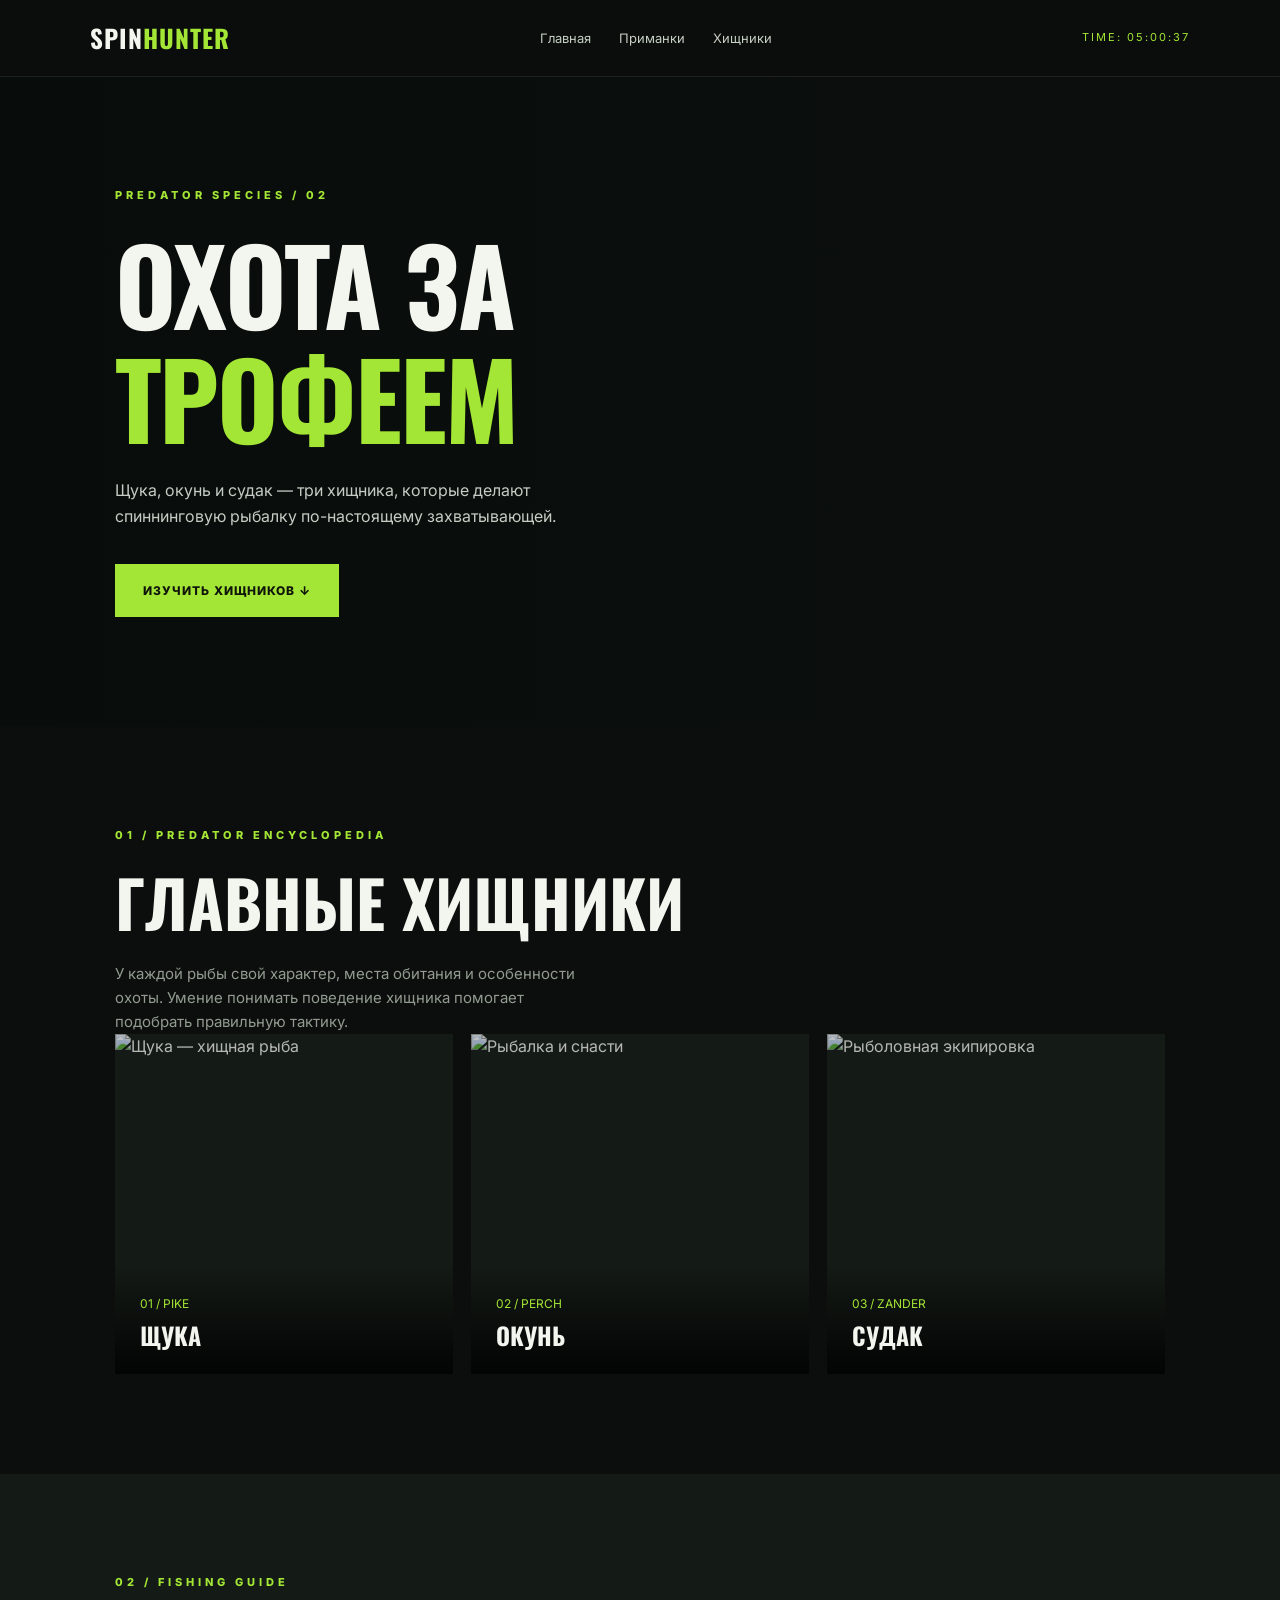
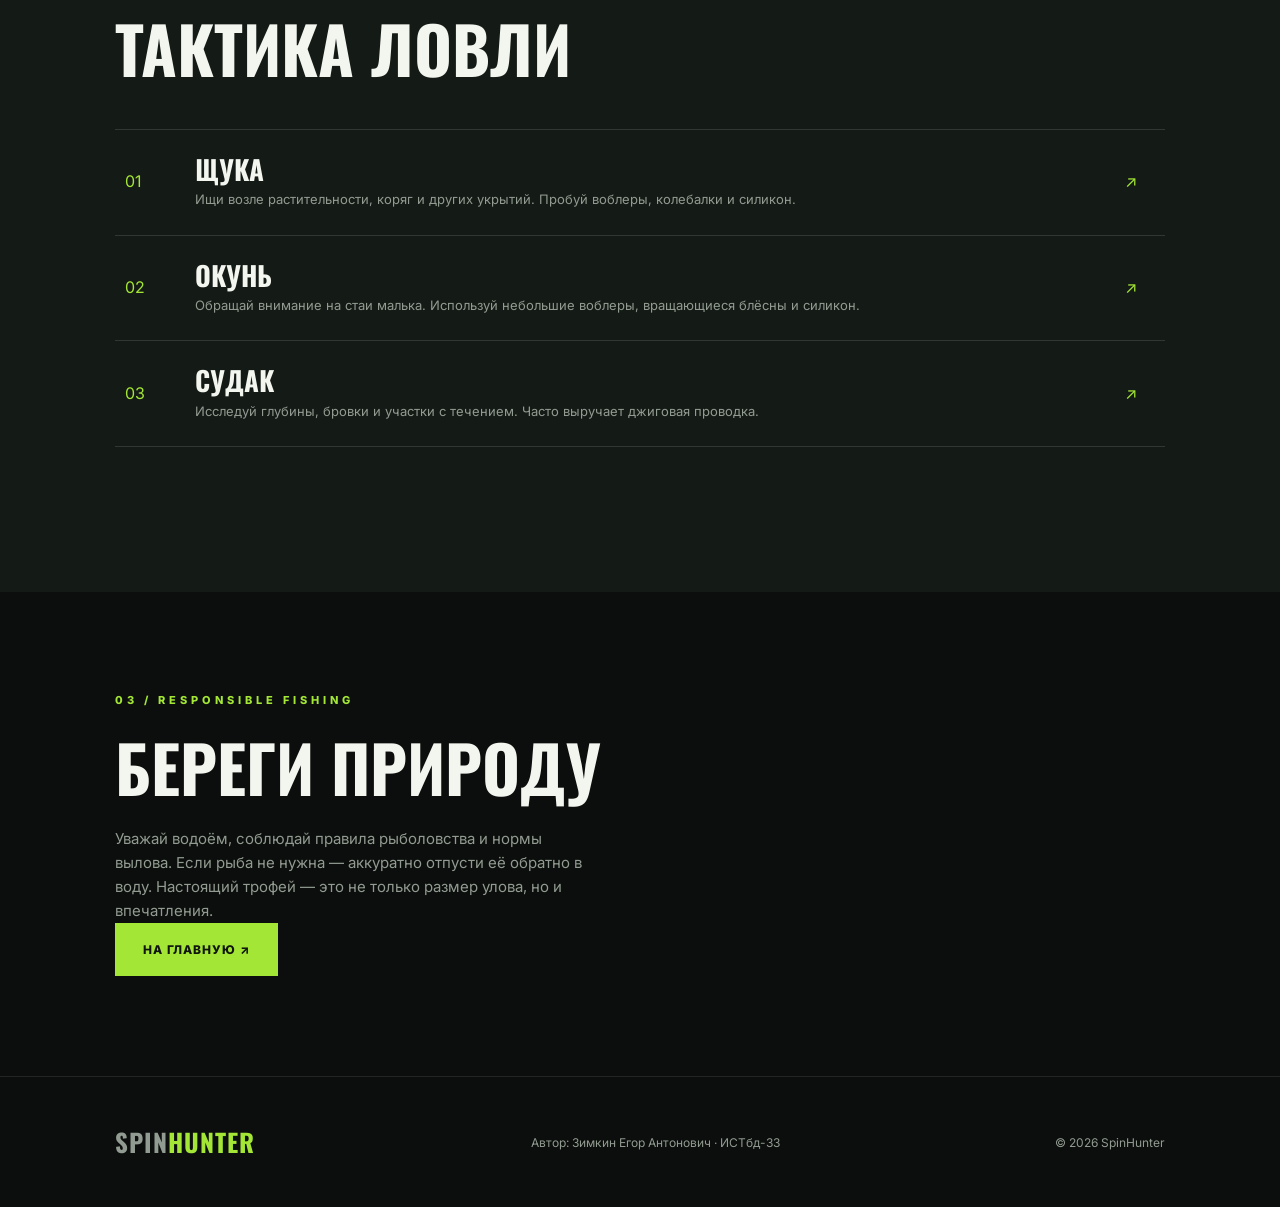
==== fish.html @ d75a8f56 "fish.html" ====
<!DOCTYPE html>

<html lang="ru">

<head>

  <meta charset="UTF-8">

  <meta name="viewport" content="width=device-width, initial-scale=1.0">

  <meta name="description" content="Щука, окунь и судак — особенности ловли хищной рыбы на спиннинг.">

  <title>Хищная рыба | SpinHunter</title>

  <link rel="stylesheet" href="style.css">

  <script src="script.js" defer></script>

</head>

<body>

<header class="header">

  <a href="index.html" class="logo">SPIN<span>HUNTER</span></a>

  <nav>

    <a href="index.html">Главная</a>

    <a href="lures.html">Приманки</a>

    <a href="fish.html">Хищники</a>

  </nav>

  <span class="clock" id="clock">FISHING LIFE</span>

</header>

<main>

  <section class="hero">

    <div class="hero-content">

      <p class="eyebrow">PREDATOR SPECIES / 02</p>

      <h1>ОХОТА ЗА<br><span>ТРОФЕЕМ</span></h1>

      <p class="hero-text">

        Щука, окунь и судак — три хищника,

        которые делают спиннинговую рыбалку

        по-настоящему захватывающей.

      </p>

      <a href="#predators" class="main-button">ИЗУЧИТЬ ХИЩНИКОВ ↓</a>

    </div>

  </section>

  <section class="section" id="predators">

    <p class="eyebrow">01 / PREDATOR ENCYCLOPEDIA</p>

    <h2>ГЛАВНЫЕ ХИЩНИКИ</h2>

    <p class="description">

      У каждой рыбы свой характер, места обитания

      и особенности охоты. Умение понимать поведение

      хищника помогает подобрать правильную тактику.

    </p>

    <div class="photo-grid">

      <article class="photo-card">

        <img src="https://images.unsplash.com/photo-1510130387422-82bed34b37e9?w=1000" alt="Щука — хищная рыба">

        <div class="photo-caption">

          <span>01 / PIKE</span>

          <h3>ЩУКА</h3>

        </div>

      </article>

      <article class="photo-card">

        <img src="https://images.unsplash.com/photo-1535398089889-dd807df1dfaa?w=1000" alt="Рыбалка и снасти">

        <div class="photo-caption">

          <span>02 / PERCH</span>

          <h3>ОКУНЬ</h3>

        </div>

      </article>

      <article class="photo-card">

        <img src="https://images.unsplash.com/photo-1502680390469-be75c86b636f?w=1000" alt="Рыболовная экипировка">

        <div class="photo-caption">

          <span>03 / ZANDER</span>

          <h3>СУДАК</h3>

        </div>

      </article>

    </div>

  </section>

  <section class="dark-section">

    <p class="eyebrow">02 / FISHING GUIDE</p>

    <h2>ТАКТИКА ЛОВЛИ</h2>

    <div class="fish-list">

      <div class="fish-item">

        <span>01</span>

        <div>

          <h3>ЩУКА</h3>

          <p>Ищи возле растительности, коряг и других укрытий. Пробуй воблеры, колебалки и силикон.</p>

        </div>

        <span>↗</span>

      </div>

      <div class="fish-item">

        <span>02</span>

        <div>

          <h3>ОКУНЬ</h3>

          <p>Обращай внимание на стаи малька. Используй небольшие воблеры, вращающиеся блёсны и силикон.</p>

        </div>

        <span>↗</span>

      </div>

      <div class="fish-item">

        <span>03</span>

        <div>

          <h3>СУДАК</h3>

          <p>Исследуй глубины, бровки и участки с течением. Часто выручает джиговая проводка.</p>

        </div>

        <span>↗</span>

      </div>

    </div>

  </section>

  <section class="section">

    <p class="eyebrow">03 / RESPONSIBLE FISHING</p>

    <h2>БЕРЕГИ ПРИРОДУ</h2>

    <p class="description">

      Уважай водоём, соблюдай правила рыболовства

      и нормы вылова. Если рыба не нужна — аккуратно

      отпусти её обратно в воду. Настоящий трофей —

      это не только размер улова, но и впечатления.

    </p>

    <a href="index.html" class="main-button">НА ГЛАВНУЮ ↗</a>

  </section>

</main>

<footer>

  <a href="index.html" class="logo">SPIN<span>HUNTER</span></a>

  <p>Автор: Зимкин Егор Антонович · ИСТбд-33</p>

  <p>© 2026 SpinHunter</p>

</footer>

</body>

</html>
---- style.css ----
@import url('https://fonts.googleapis.com/css2?family=Oswald:wght@400;500;600;700&family=Inter:wght@400;500;600;700;800&display=swap');

:root {
  --bg: #0b0e0c;
  --panel: #141a16;
  --green: #a3e635;
  --white: #f3f5ef;
  --muted: #929b91;
}

* {
  margin: 0;
  padding: 0;
  box-sizing: border-box;
}

html {
  scroll-behavior: smooth;
}

body {
  background: var(--bg);
  color: var(--white);
  font-family: 'Inter', sans-serif;
  line-height: 1.6;
}

a {
  color: inherit;
  text-decoration: none;
}

.header {
  min-height: 76px;
  padding: 18px 7%;
  display: flex;
  align-items: center;
  justify-content: space-between;
  gap: 20px;
  background: #0b0e0cf2;
  border-bottom: 1px solid #ffffff15;
  position: sticky;
  top: 0;
  z-index: 10;
  backdrop-filter: blur(12px);
}

.logo {
  font-family: 'Oswald', sans-serif;
  font-size: 25px;
  font-weight: 700;
  letter-spacing: 1px;
}

.logo span,
h1 span,
.dark-section h2 span {
  color: var(--green);
}

nav {
  display: flex;
  gap: 28px;
  flex-wrap: wrap;
}

nav a {
  color: #c6cec5;
  font-size: 13px;
  transition: .3s;
}

nav a:hover {
  color: var(--green);
}

.clock {
  color: var(--green);
  font-size: 11px;
  letter-spacing: 2px;
}

.hero {
  min-height: 650px;
  display: flex;
  align-items: center;
  padding: 90px 9%;
  position: relative;
  background:
    linear-gradient(90deg, #080d0bea 0%, #080d0c88 52%, #080d0c22 100%),
    url('https://images.unsplash.com/photo-1518837695005-2083093ee35b?w=2000') center/cover;
}

.hero-content {
  max-width: 700px;
}

.eyebrow {
  color: var(--green);
  font-size: 11px;
  font-weight: 800;
  letter-spacing: 4px;
  margin-bottom: 22px;
}

h1, h2, h3 {
  font-family: 'Oswald', sans-serif;
  line-height: 1.08;
}

h1 {
  font-size: clamp(54px, 9vw, 105px);
  font-weight: 700;
  letter-spacing: -2px;
}

.hero-text {
  color: #c4ccc3;
  max-width: 460px;
  margin: 25px 0 35px;
  font-size: 16px;
}

.main-button {
  display: inline-block;
  padding: 16px 27px;
  background: var(--green);
  color: #10150b;
  font-size: 12px;
  font-weight: 800;
  letter-spacing: 1px;
  transition: .3s;
  border: 1px solid var(--green);
  cursor: pointer;
}

.main-button:hover {
  background: transparent;
  color: var(--green);
  transform: translateY(-3px);
}

.hero-label {
  position: absolute;
  bottom: 30px;
  right: 7%;
  font-size: 10px;
  letter-spacing: 3px;
  color: #ffffffaa;
}

.section {
  padding: 100px 9%;
}

.section h2,
.dark-section h2 {
  font-size: clamp(38px, 6vw, 65px);
  margin-bottom: 25px;
}

.section-top {
  display: flex;
  justify-content: space-between;
  align-items: end;
  gap: 40px;
  margin-bottom: 45px;
}

.section-intro,
.description {
  color: var(--muted);
  max-width: 480px;
  font-size: 15px;
}

.photo-grid {
  display: grid;
  grid-template-columns: repeat(3, 1fr);
  gap: 18px;
}

.photo-card {
  min-height: 340px;
  position: relative;
  overflow: hidden;
  background: var(--panel);
}

.photo-card img {
  width: 100%;
  height: 340px;
  object-fit: cover;
  display: block;
  opacity: .72;
  transition: .5s;
}

.photo-card:hover img {
  transform: scale(1.07);
  opacity: 1;
}

.photo-caption {
  position: absolute;
  bottom: 0;
  left: 0;
  width: 100%;
  padding: 25px;
  background: linear-gradient(transparent, #000d);
}

.photo-caption span {
  color: var(--green);
  font-size: 12px;
}

.photo-caption h3 {
  font-size: 24px;
  margin-top: 7px;
}

.dark-section {
  background: var(--panel);
  padding: 100px 9%;
}

.fish-list {
  margin: 45px 0;
  border-top: 1px solid #ffffff20;
}

.fish-item {
  display: grid;
  grid-template-columns: 50px 1fr 30px;
  align-items: center;
  gap: 20px;
  padding: 25px 10px;
  border-bottom: 1px solid #ffffff20;
  transition: .3s;
}

.fish-item:hover {
  background: #ffffff08;
  padding-left: 20px;
}

.fish-item > span {
  color: var(--green);
}

.fish-item h3 {
  font-size: 27px;
  margin-bottom: 5px;
}

.fish-item p {
  color: var(--muted);
  font-size: 13px;
}

.text-link {
  color: var(--green);
  font-size: 12px;
  font-weight: 800;
  letter-spacing: 2px;
}

.quote {
  text-align: center;
  padding: 110px 20px;
  background:
    linear-gradient(#080e0ce8, #080e0ce8),
    url('https://images.unsplash.com/photo-1500375592092-40eb2168fd21?w=1800') center/cover;
}

.quote h2 {
  font-size: clamp(30px, 5vw, 55px);
  letter-spacing: 1px;
}

footer {
  padding: 45px 9%;
  display: flex;
  flex-wrap: wrap;
  align-items: center;
  justify-content: space-between;
  gap: 20px;
  border-top: 1px solid #ffffff18;
  color: var(--muted);
  font-size: 12px;
}

.date-button {
  background: transparent;
  color: var(--green);
  border: 1px solid var(--green);
  padding: 12px 18px;
  cursor: pointer;
  font-weight: 700;
}

.date-button:hover {
  background: var(--green);
  color: var(--bg);
}

@media (max-width: 760px) {
  .header {
    flex-wrap: wrap;
    padding: 15px 5%;
  }

  nav {
    order: 3;
    width: 100%;
    justify-content: space-between;
    gap: 10px;
  }

  .clock {
    font-size: 9px;
  }

  .hero {
    min-height: 570px;
    padding: 75px 7%;
  }

  .section,
  .dark-section {
    padding: 70px 7%;
  }

  .section-top {
    display: block;
  }

  .section-intro {
    margin-top: 20px;
  }

  .photo-grid {
    grid-template-columns: 1fr;
  }

  .photo-card,
  .photo-card img {
    height: 280px;
    min-height: 280px;
  }

  footer {
    flex-direction: column;
    align-items: flex-start;
  }
}
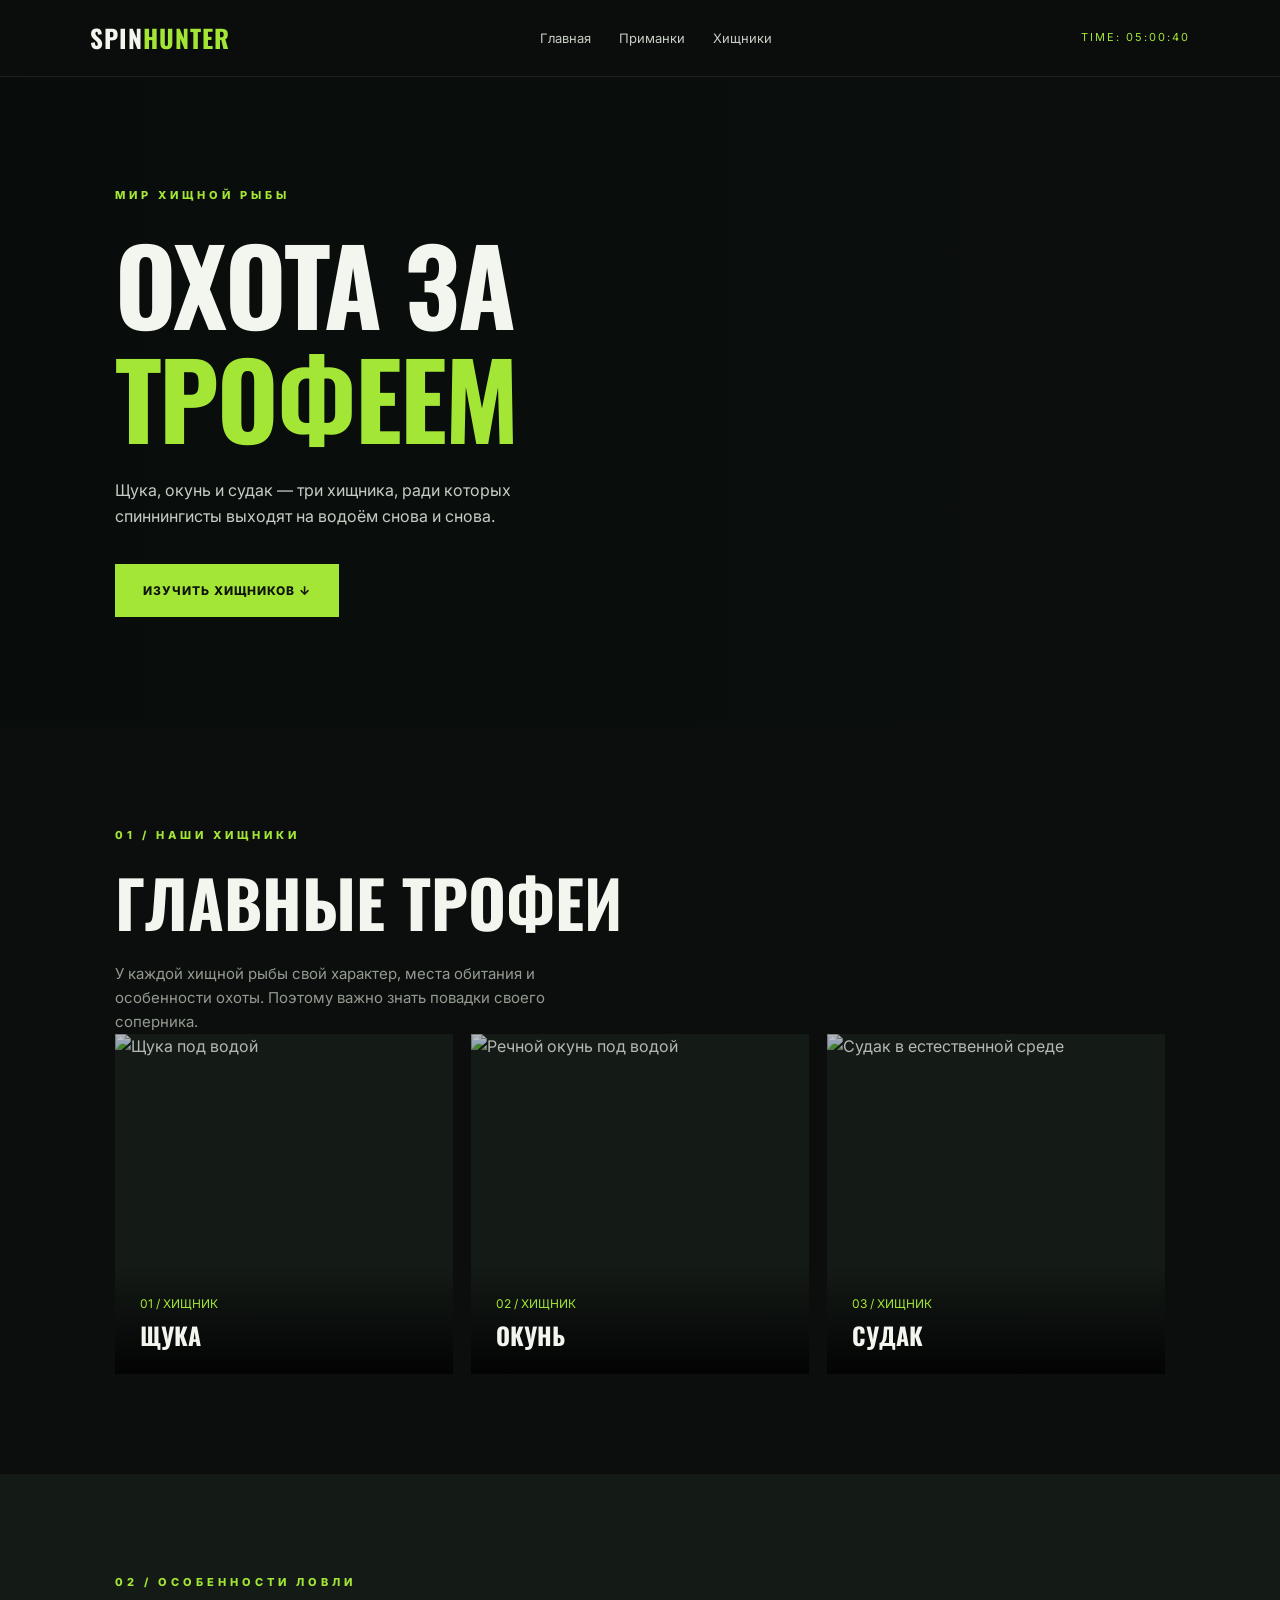
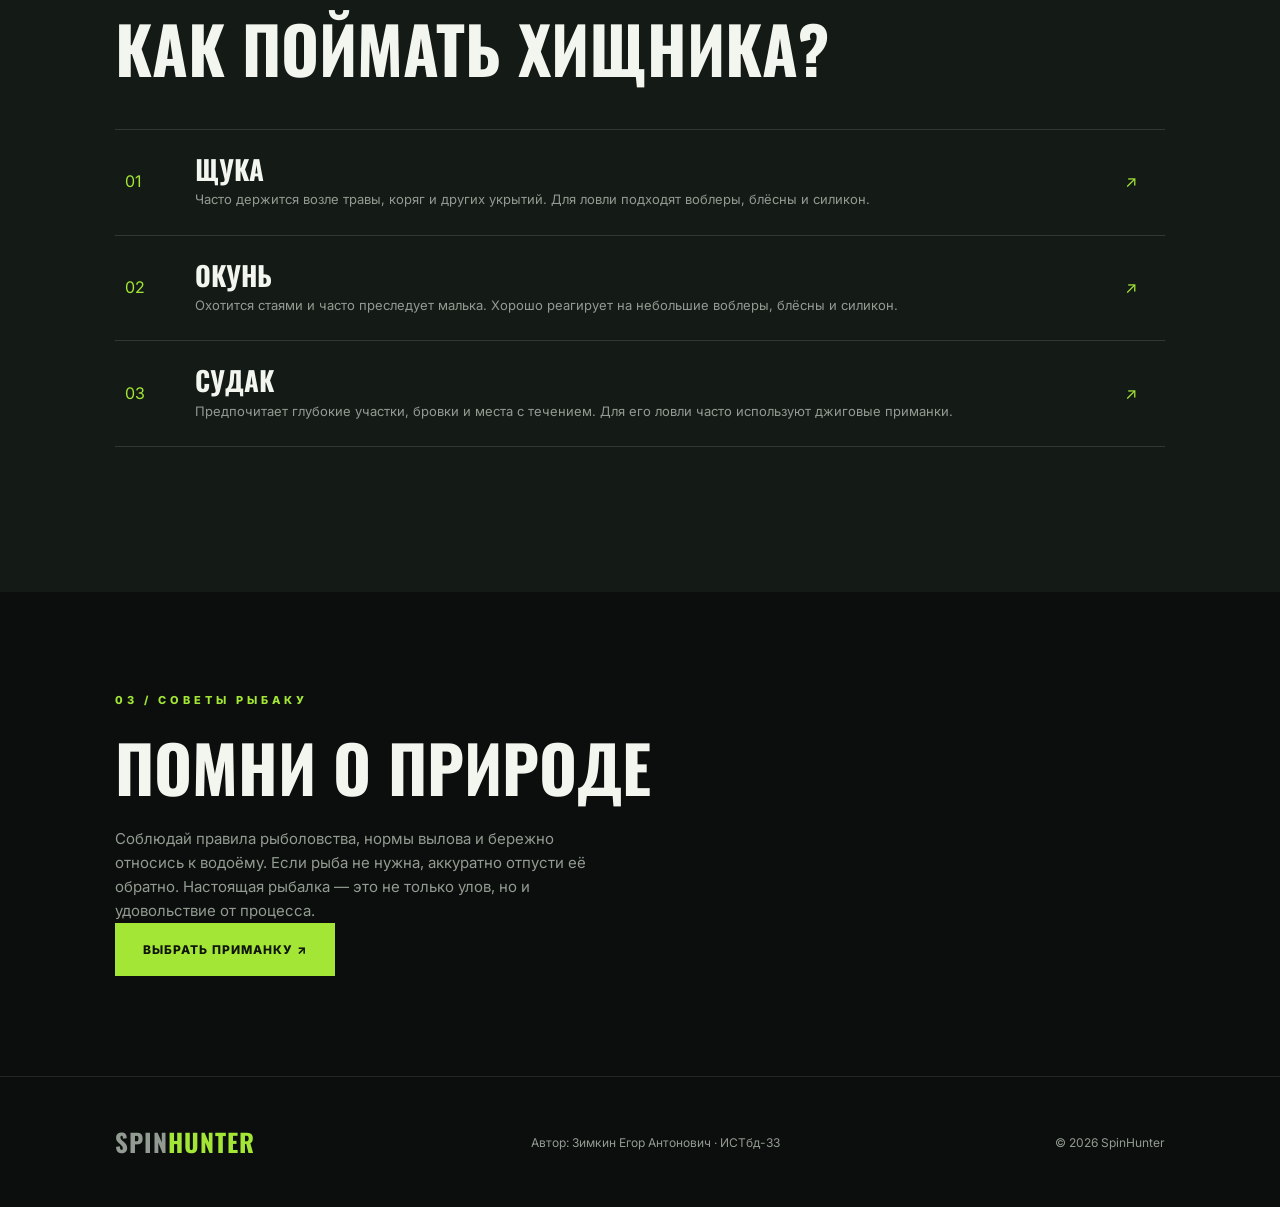
==== commit 4e3596fd: "fish.html" ====
--- a/fish.html
+++ b/fish.html
@@ -10,9 +10,9 @@
 
   <meta name="viewport" content="width=device-width, initial-scale=1.0">
 
-  <meta name="description" content="Щука, окунь и судак — особенности ловли хищной рыбы на спиннинг.">
-
-  <title>Хищная рыба | SpinHunter</title>
+  <meta name="description" content="Щука, окунь и судак — главные хищники спиннинговой рыбалки.">
+
+  <title>Хищники | SpinHunter</title>
 
   <link rel="stylesheet" href="style.css">
 
@@ -36,7 +36,7 @@
 
   </nav>
 
-  <span class="clock" id="clock">FISHING LIFE</span>
+  <span class="clock" id="clock">РЫБАЛКА</span>
 
 </header>
 
@@ -46,7 +46,7 @@
 
     <div class="hero-content">
 
-      <p class="eyebrow">PREDATOR SPECIES / 02</p>
+      <p class="eyebrow">МИР ХИЩНОЙ РЫБЫ</p>
 
       <h1>ОХОТА ЗА<br><span>ТРОФЕЕМ</span></h1>
 
@@ -54,9 +54,9 @@
 
         Щука, окунь и судак — три хищника,
 
-        которые делают спиннинговую рыбалку
-
-        по-настоящему захватывающей.
+        ради которых спиннингисты выходят
+
+        на водоём снова и снова.
 
       </p>
 
@@ -68,17 +68,17 @@
 
   <section class="section" id="predators">
 
-    <p class="eyebrow">01 / PREDATOR ENCYCLOPEDIA</p>
-
-    <h2>ГЛАВНЫЕ ХИЩНИКИ</h2>
+    <p class="eyebrow">01 / НАШИ ХИЩНИКИ</p>
+
+    <h2>ГЛАВНЫЕ ТРОФЕИ</h2>
 
     <p class="description">
 
-      У каждой рыбы свой характер, места обитания
-
-      и особенности охоты. Умение понимать поведение
-
-      хищника помогает подобрать правильную тактику.
+      У каждой хищной рыбы свой характер,
+
+      места обитания и особенности охоты.
+
+      Поэтому важно знать повадки своего соперника.
 
     </p>
 
@@ -86,11 +86,17 @@
 
       <article class="photo-card">
 
-        <img src="https://images.unsplash.com/photo-1510130387422-82bed34b37e9?w=1000" alt="Щука — хищная рыба">
+        <img
+
+          src="https://commons.wikimedia.org/wiki/Special:FilePath/Northern_pike_fish_underwater_esox_lucius_linnaeus.jpg"
+
+          alt="Щука под водой"
+
+        >
 
         <div class="photo-caption">
 
-          <span>01 / PIKE</span>
+          <span>01 / ХИЩНИК</span>
 
           <h3>ЩУКА</h3>
 
@@ -100,11 +106,17 @@
 
       <article class="photo-card">
 
-        <img src="https://images.unsplash.com/photo-1535398089889-dd807df1dfaa?w=1000" alt="Рыбалка и снасти">
+        <img
+
+          src="https://upload.wikimedia.org/wikipedia/commons/c/cf/Perche_franche_%28Perca_fluviatilis%29.jpg"
+
+          alt="Речной окунь под водой"
+
+        >
 
         <div class="photo-caption">
 
-          <span>02 / PERCH</span>
+          <span>02 / ХИЩНИК</span>
 
           <h3>ОКУНЬ</h3>
 
@@ -114,11 +126,17 @@
 
       <article class="photo-card">
 
-        <img src="https://images.unsplash.com/photo-1502680390469-be75c86b636f?w=1000" alt="Рыболовная экипировка">
+        <img
+
+          src="https://www.fishbiosystem.ru/PERCIFORMES/Percidae/Foto/%28Sander%20lucioperca%29%201f.jpg"
+
+          alt="Судак в естественной среде"
+
+        >
 
         <div class="photo-caption">
 
-          <span>03 / ZANDER</span>
+          <span>03 / ХИЩНИК</span>
 
           <h3>СУДАК</h3>
 
@@ -132,9 +150,9 @@
 
   <section class="dark-section">
 
-    <p class="eyebrow">02 / FISHING GUIDE</p>
-
-    <h2>ТАКТИКА ЛОВЛИ</h2>
+    <p class="eyebrow">02 / ОСОБЕННОСТИ ЛОВЛИ</p>
+
+    <h2>КАК ПОЙМАТЬ ХИЩНИКА?</h2>
 
     <div class="fish-list">
 
@@ -146,7 +164,7 @@
 
           <h3>ЩУКА</h3>
 
-          <p>Ищи возле растительности, коряг и других укрытий. Пробуй воблеры, колебалки и силикон.</p>
+          <p>Часто держится возле травы, коряг и других укрытий. Для ловли подходят воблеры, блёсны и силикон.</p>
 
         </div>
 
@@ -162,7 +180,7 @@
 
           <h3>ОКУНЬ</h3>
 
-          <p>Обращай внимание на стаи малька. Используй небольшие воблеры, вращающиеся блёсны и силикон.</p>
+          <p>Охотится стаями и часто преследует малька. Хорошо реагирует на небольшие воблеры, блёсны и силикон.</p>
 
         </div>
 
@@ -178,7 +196,7 @@
 
           <h3>СУДАК</h3>
 
-          <p>Исследуй глубины, бровки и участки с течением. Часто выручает джиговая проводка.</p>
+          <p>Предпочитает глубокие участки, бровки и места с течением. Для его ловли часто используют джиговые приманки.</p>
 
         </div>
 
@@ -192,23 +210,25 @@
 
   <section class="section">
 
-    <p class="eyebrow">03 / RESPONSIBLE FISHING</p>
-
-    <h2>БЕРЕГИ ПРИРОДУ</h2>
+    <p class="eyebrow">03 / СОВЕТЫ РЫБАКУ</p>
+
+    <h2>ПОМНИ О ПРИРОДЕ</h2>
 
     <p class="description">
 
-      Уважай водоём, соблюдай правила рыболовства
-
-      и нормы вылова. Если рыба не нужна — аккуратно
-
-      отпусти её обратно в воду. Настоящий трофей —
-
-      это не только размер улова, но и впечатления.
+      Соблюдай правила рыболовства, нормы вылова
+
+      и бережно относись к водоёму. Если рыба
+
+      не нужна, аккуратно отпусти её обратно.
+
+      Настоящая рыбалка — это не только улов,
+
+      но и удовольствие от процесса.
 
     </p>
 
-    <a href="index.html" class="main-button">НА ГЛАВНУЮ ↗</a>
+    <a href="lures.html" class="main-button">ВЫБРАТЬ ПРИМАНКУ ↗</a>
 
   </section>
 
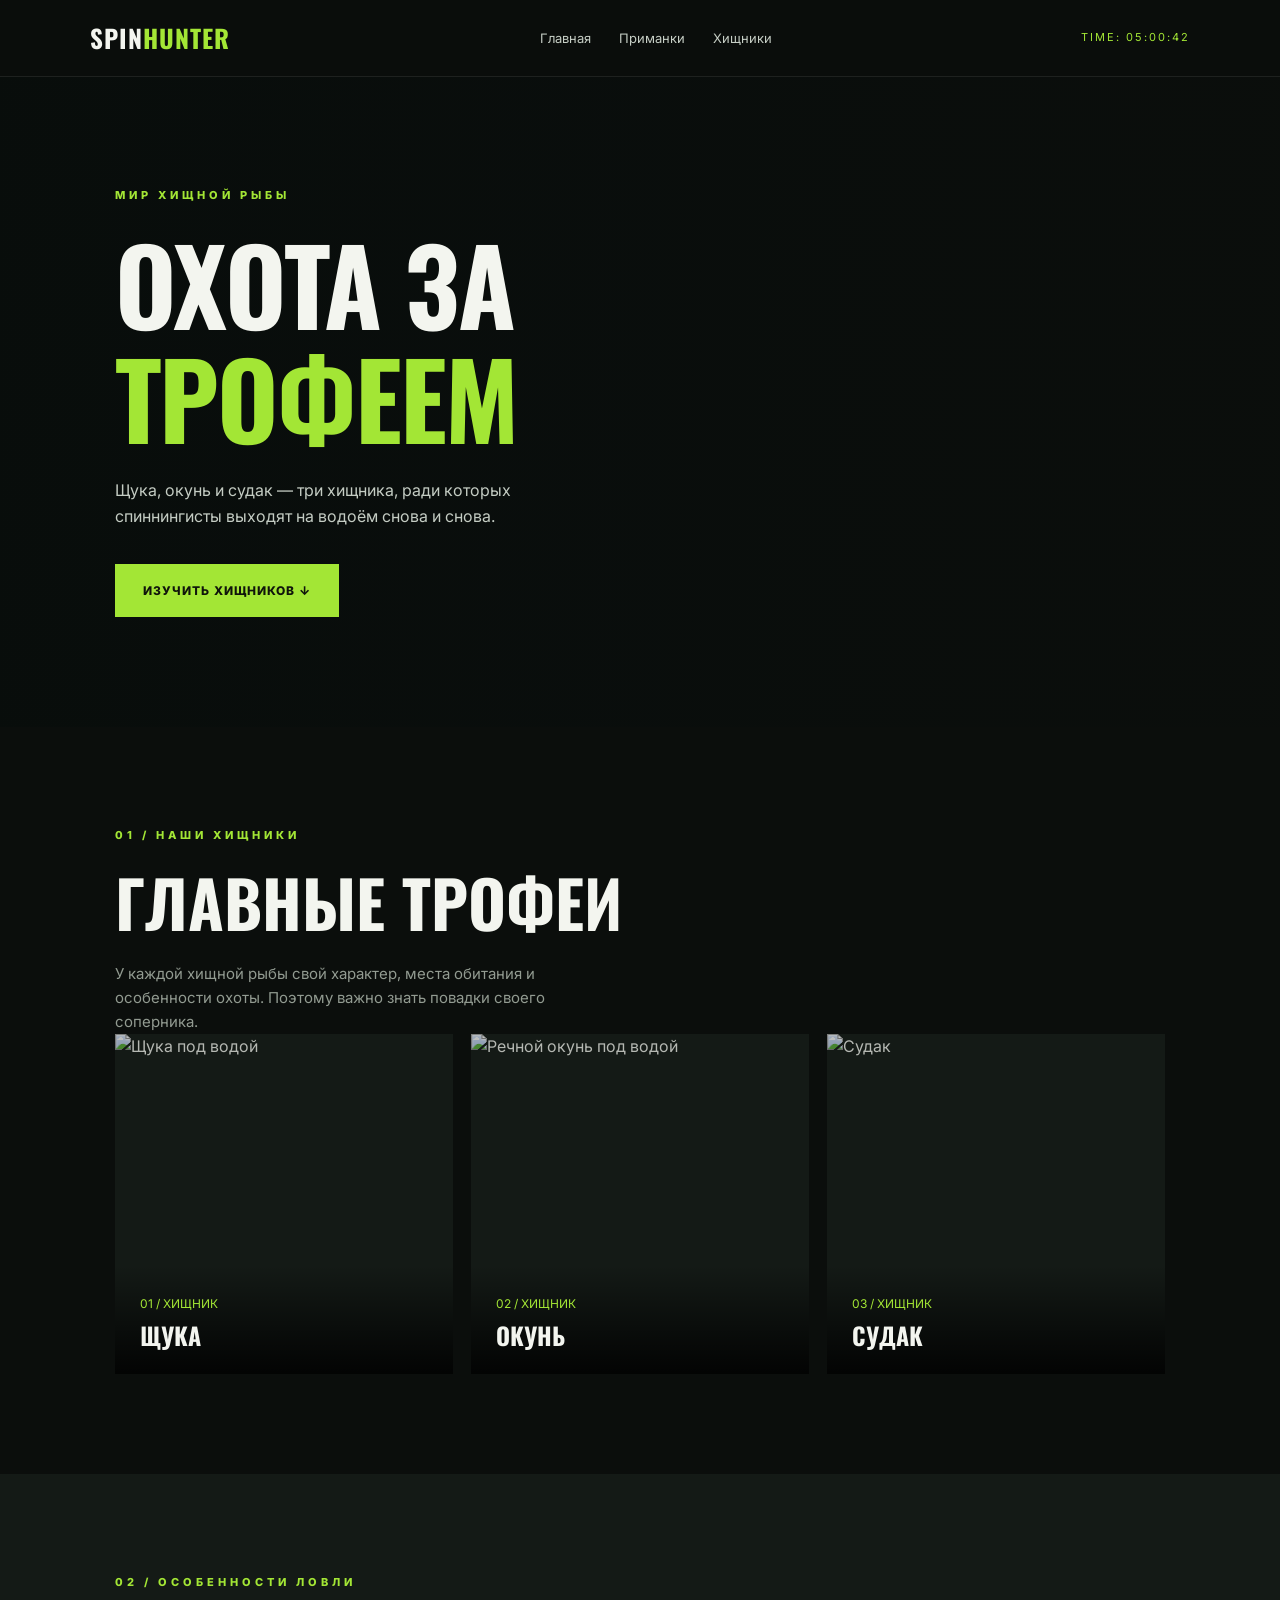
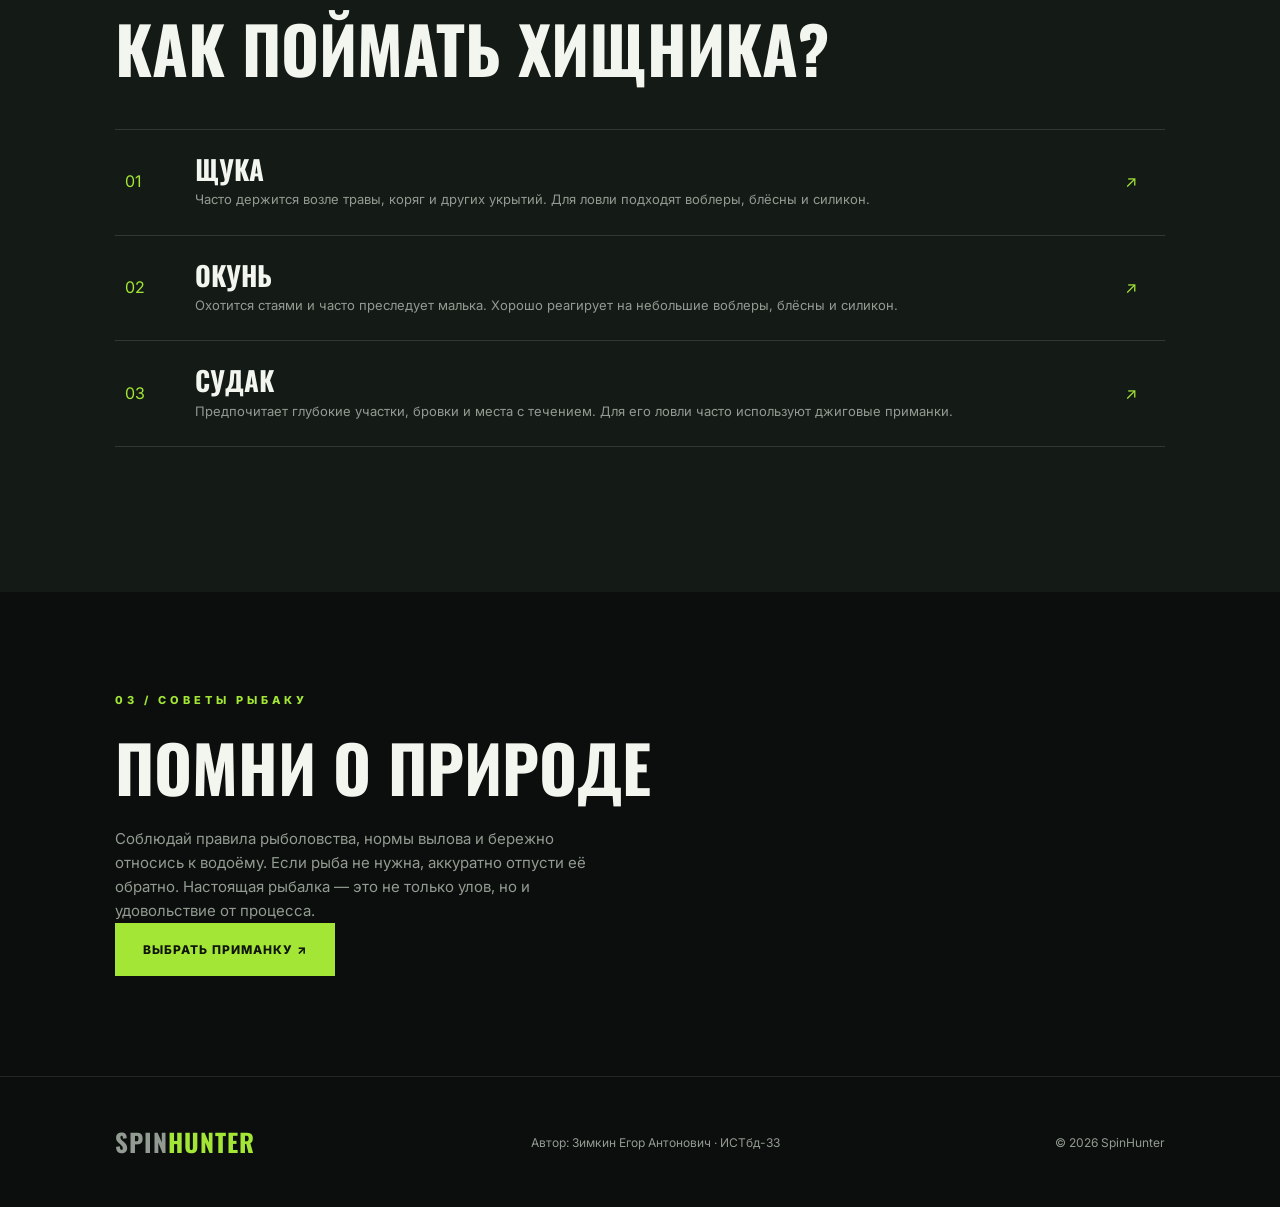
==== commit 51592e09: "fish.html" ====
--- a/fish.html
+++ b/fish.html
@@ -128,9 +128,9 @@
 
         <img
 
-          src="https://www.fishbiosystem.ru/PERCIFORMES/Percidae/Foto/%28Sander%20lucioperca%29%201f.jpg"
-
-          alt="Судак в естественной среде"
+          src="https://commons.wikimedia.org/wiki/Special:FilePath/Zander.jpg"
+
+          alt="Судак"
 
         >
 
